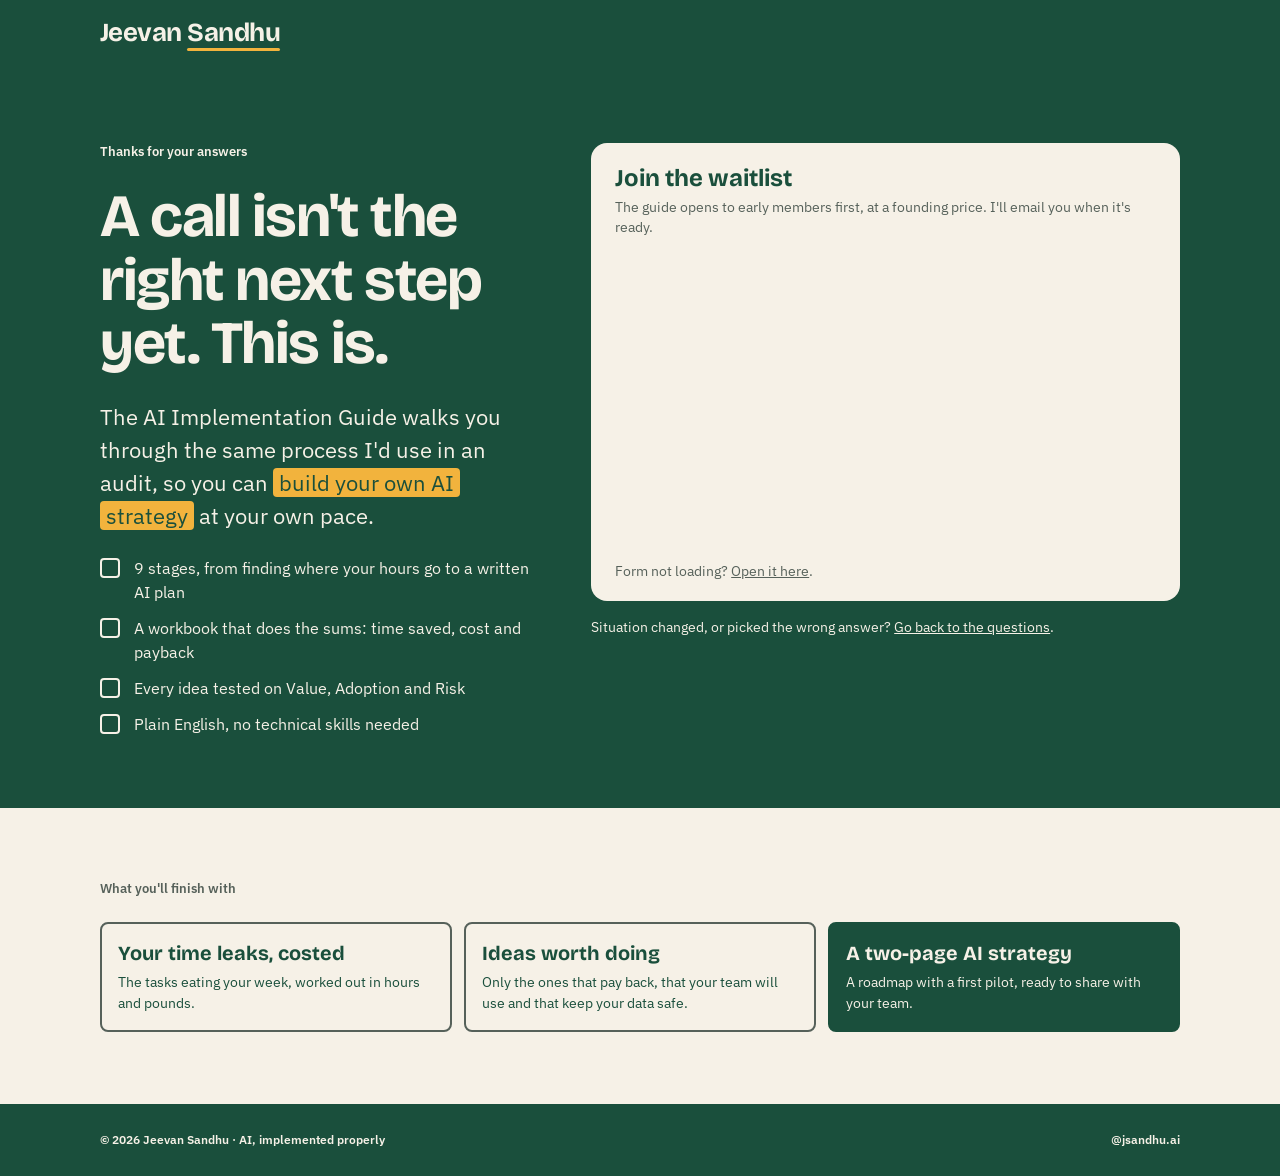
==== products.html @ cd7d0d2d "Add files via upload" ====
<!doctype html>
<html lang="en-GB">
<head>
<meta charset="utf-8">
<meta name="viewport" content="width=device-width, initial-scale=1">
<title>The AI Implementation Guide · Jeevan Sandhu</title>
<meta name="description" content="A step-by-step guide and workbook to build your own AI strategy, without needing to be technical. Join the waitlist for the founding price.">
<meta name="robots" content="noindex">
<link rel="preconnect" href="https://fonts.googleapis.com">
<link rel="preconnect" href="https://fonts.gstatic.com" crossorigin>
<link rel="stylesheet" href="https://fonts.googleapis.com/css2?family=Bricolage+Grotesque:opsz,wght@12..96,600;12..96,700&family=IBM+Plex+Sans:wght@400;600&display=swap">
<!-- JSandhu AI design system -->
<link rel="stylesheet" href="tokens.css">
<link rel="stylesheet" href="components.css">
<link rel="stylesheet" href="site.css">
</head>
<body>

<header class="nav" data-theme="green">
  <div class="wrap"><a class="jsa-wordmark wordmark" href="index.html">Jeevan <span class="jsa-wordmark__accent">Sandhu</span></a></div>
</header>

<main>
  <section class="band jsa-surface" data-theme="green">
    <div class="wrap split">

      <div class="jsa-stack">
        <p class="label jsa-muted" id="greeting">Thanks for your answers</p>
        <h1 class="chapter-title web-hero">A call isn't the right next step yet. This is.</h1>
        <p class="lead">The AI Implementation Guide walks you through the same process I'd use in an audit, so you can <span class="jsa-highlight">build your own AI strategy</span> at your own pace.</p>
        <p class="body" id="industryLine" hidden></p>
        <div class="jsa-checklist">
          <div class="jsa-check list-item"><span class="jsa-check__box"></span><span>9 stages, from finding where your hours go to a written AI plan</span></div>
          <div class="jsa-check list-item"><span class="jsa-check__box"></span><span>A workbook that does the sums: time saved, cost and payback</span></div>
          <div class="jsa-check list-item"><span class="jsa-check__box"></span><span>Every idea tested on Value, Adoption and Risk</span></div>
          <div class="jsa-check list-item"><span class="jsa-check__box"></span><span>Plain English, no technical skills needed</span></div>
        </div>
      </div>

      <div class="jsa-stack" style="gap: 16px">
        <div class="embed-box" data-theme="paper">
          <h2 class="step-heading">Join the waitlist</h2>
          <p class="small jsa-muted" style="margin-top: 4px">The guide opens to early members first, at a founding price. I'll email you when it's ready.</p>
          <iframe id="waitlist" data-tally-src="https://tally.so/embed/GeRp2e?alignLeft=1&amp;hideTitle=1&amp;transparentBackground=1&amp;dynamicHeight=1&amp;source=qualify" loading="lazy" width="100%" height="320" title="AI Implementation Guide waitlist"></iframe>
          <p class="small jsa-muted" style="padding-bottom: 12px">Form not loading? <a id="waitlistLink" href="https://tally.so/r/GeRp2e?source=qualify">Open it here</a>.</p>
        </div>
        <p class="small">Situation changed, or picked the wrong answer? <a href="index.html">Go back to the questions</a>.</p>
      </div>

    </div>
  </section>

  <section class="band jsa-surface">
    <div class="wrap jsa-stack">
      <p class="label jsa-muted">What you'll finish with</p>
      <div class="jsa-grid-3">
        <div class="jsa-card"><h3 class="strip-heading">Your time leaks, costed</h3><p class="card-text">The tasks eating your week, worked out in hours and pounds.</p></div>
        <div class="jsa-card"><h3 class="strip-heading">Ideas worth doing</h3><p class="card-text">Only the ones that pay back, that your team will use and that keep your data safe.</p></div>
        <div class="jsa-card jsa-card--filled"><h3 class="strip-heading">A two-page AI strategy</h3><p class="card-text">A roadmap with a first pilot, ready to share with your team.</p></div>
      </div>
    </div>
  </section>
</main>

<footer class="footer" data-theme="green">
  <div class="wrap jsa-running running">
    <span>© <span id="year">2026</span> Jeevan Sandhu · AI, implemented properly</span>
    <span>@jsandhu.ai</span>
  </div>
</footer>

<script>
  document.getElementById("year").textContent = new Date().getFullYear();
  var q = new URLSearchParams(location.search);
  var first = (q.get("name") || "").slice(0, 40);
  var sector = (q.get("industry") || "").slice(0, 80);
  if (first) document.getElementById("greeting").textContent = "Thanks, " + first;
  if (sector) {
    var line = document.getElementById("industryLine");
    line.textContent = "Built for any business, " + sector + " included. You start from your own week, your own tasks and your own numbers.";
    line.hidden = false;
    // Pass the industry into the waitlist so you can see who's signing up
    var add = "&industry=" + encodeURIComponent(sector);
    var f = document.getElementById("waitlist");
    f.dataset.tallySrc += add;
    document.getElementById("waitlistLink").href += add;
  }

  var d = document, w = "https://tally.so/widgets/embed.js";
  var v = function () {
    if (typeof Tally !== "undefined") { Tally.loadEmbeds(); }
    else { d.querySelectorAll("iframe[data-tally-src]:not([src])").forEach(function (e) { e.src = e.dataset.tallySrc; }); }
  };
  if (typeof Tally !== "undefined") v();
  else if (d.querySelector('script[src="' + w + '"]') == null) {
    var s = d.createElement("script"); s.src = w; s.onload = v; s.onerror = v; d.body.appendChild(s);
  }
</script>
</body>
</html>
---- tokens.css ----
/* JSandhu AI: generated from tokens.json */
:root, [data-theme="paper"] {
  --bottle-green: #1a4f3c;
  --paper: #f6f1e7;
  --marigold: #f2b33d;
  --slate: #56615a;
  --surface: var(--paper);
  --ink: var(--bottle-green);
  --muted: var(--slate);
  --line: var(--slate);
  --line-strong: var(--bottle-green);
  --panel: var(--bottle-green);
  --on-panel: var(--paper);
  --highlight: var(--marigold);
  --on-highlight: var(--bottle-green);
}
[data-theme="green"] {
  --surface: var(--bottle-green);
  --ink: var(--paper);
  --muted: var(--paper);
  --line: var(--paper);
  --line-strong: var(--paper);
  --panel: var(--paper);
  --on-panel: var(--bottle-green);
}
:root {
  --space-2: 2px;
  --space-4: 4px;
  --space-6: 6px;
  --space-8: 8px;
  --space-10: 10px;
  --space-12: 12px;
  --space-14: 14px;
  --space-16: 16px;
  --space-20: 20px;
  --space-24: 24px;
  --space-28: 28px;
  --page-margin-y: 56px;
  --page-margin-x: 72px;
  --radius-sm: 4px;
  --radius-md: 8px;
  --radius-lg: 16px;
  --radius-full: 999px;
  --radius-circle: 50%;
  --rule-hairline: 1px;
  --rule: 2px;
  --frame: 6px;
  --page-width: 794px;
  --page-height: 1123px;
  --checkbox: 20px;
  --font-display: "Bricolage Grotesque", system-ui, sans-serif;
  --font-sans: "IBM Plex Sans", system-ui, sans-serif;
}
.numeral { font-family: var(--font-display); font-size: 200px; line-height: 180px; font-weight: 700; letter-spacing: -6px; }
.cover-title { font-family: var(--font-display); font-size: 84px; line-height: 86px; font-weight: 700; letter-spacing: -2px; }
.chapter-title { font-family: var(--font-display); font-size: 68px; line-height: 72px; font-weight: 700; letter-spacing: -1.6px; }
.page-title { font-family: var(--font-display); font-size: 56px; line-height: 60px; font-weight: 700; letter-spacing: -1.2px; }
.wordmark { font-family: var(--font-display); font-size: 40px; line-height: 40px; font-weight: 700; letter-spacing: -0.8px; }
.heading { font-family: var(--font-display); font-size: 32px; line-height: 38px; font-weight: 700; letter-spacing: -0.5px; }
.section-heading { font-family: var(--font-display); font-size: 30px; line-height: 36px; font-weight: 700; letter-spacing: -0.4px; }
.figure { font-family: var(--font-display); font-size: 26px; line-height: 30px; font-weight: 700; }
.step-heading { font-family: var(--font-display); font-size: 24px; line-height: 30px; font-weight: 700; }
.strip-heading { font-family: var(--font-display); font-size: 20px; line-height: 26px; font-weight: 700; }
.lead { font-family: var(--font-sans); font-size: 22px; line-height: 33px; font-weight: 400; }
.body-large { font-family: var(--font-sans); font-size: 18px; line-height: 28px; font-weight: 400; }
.body { font-family: var(--font-sans); font-size: 16px; line-height: 25px; font-weight: 400; }
.list-item { font-family: var(--font-sans); font-size: 16px; line-height: 24px; font-weight: 400; }
.body-strong { font-family: var(--font-sans); font-size: 16px; line-height: 22px; font-weight: 600; }
.body-small { font-family: var(--font-sans); font-size: 15px; line-height: 23px; font-weight: 400; }
.small { font-family: var(--font-sans); font-size: 14px; line-height: 20px; font-weight: 400; }
.card-text { font-family: var(--font-sans); font-size: 14px; line-height: 21px; font-weight: 400; }
.small-strong { font-family: var(--font-sans); font-size: 14px; line-height: 20px; font-weight: 600; }
.label { font-family: var(--font-sans); font-size: 13px; line-height: 18px; font-weight: 600; }
.caption { font-family: var(--font-sans); font-size: 13px; line-height: 18px; font-weight: 400; }
.running { font-family: var(--font-sans); font-size: 12px; line-height: 16px; font-weight: 600; }
---- components.css ----
/* JSandhu AI: component styles. Load after tokens.css.
   Type comes from the type-style classes in tokens.css (.heading, .body, .label ...).
   These jsa- classes handle layout, colour and lines. Add data-theme="green" to any
   element to switch it, and everything inside it, to a green page. */

@import url("https://fonts.googleapis.com/css2?family=Bricolage+Grotesque:opsz,wght@12..96,600;12..96,700&family=IBM+Plex+Sans:wght@400;600&display=swap");

/* Grounds */
.jsa-surface { background: var(--surface); color: var(--ink); }
.jsa-muted { color: var(--muted); }

/* The A4 page */
.jsa-page {
  box-sizing: border-box;
  width: var(--page-width);
  height: var(--page-height);
  padding: var(--page-margin-y) var(--page-margin-x);
  background: var(--surface);
  color: var(--ink);
  font-family: var(--font-sans);
  display: flex;
  flex-direction: column;
  justify-content: space-between;
}
.jsa-stack { display: flex; flex-direction: column; gap: var(--space-24); }
:where(.jsa-page, .jsa-surface, .jsa-panel, .jsa-card, .jsa-step, .jsa-next, .jsa-stack) :where(h1, h2, h3, h4, p) { margin: 0; }

/* Running header and footer */
.jsa-running { display: flex; justify-content: space-between; gap: var(--space-16); color: var(--muted); }

/* The one marigold moment */
.jsa-highlight {
  background: var(--highlight);
  color: var(--on-highlight);
  border-radius: var(--radius-sm);
  padding: 0 var(--space-6);
  -webkit-box-decoration-break: clone;
  box-decoration-break: clone;
}

/* Wordmark: set the size with font-size; the stroke and gap scale with it */
.jsa-wordmark { font-family: var(--font-display); font-weight: 700; color: var(--ink); white-space: nowrap; }
.jsa-wordmark__accent { position: relative; display: inline-block; padding-bottom: 0.2em; }
.jsa-wordmark__accent::after {
  content: "";
  position: absolute;
  left: 0;
  right: 0;
  bottom: 0;
  height: 0.125em;
  background: var(--highlight);
  border-radius: var(--radius-full);
}

/* Steps */
.jsa-step { display: flex; flex-direction: column; gap: var(--space-8); }
.jsa-divider { height: var(--rule); background: var(--line-strong); border: 0; margin: 0; }

/* Cards */
.jsa-card {
  box-sizing: border-box;
  border: var(--rule) solid var(--line);
  border-radius: var(--radius-md);
  padding: var(--space-16);
  display: flex;
  flex-direction: column;
  gap: var(--space-6);
}
.jsa-card--strong { border-color: var(--line-strong); }
.jsa-card--target { border-style: dashed; border-color: var(--line-strong); }
.jsa-card--roomy { padding: var(--space-20); }
.jsa-card--filled {
  background: var(--panel);
  border-color: var(--panel);
  color: var(--on-panel);
  --ink: var(--on-panel);
  --muted: var(--on-panel);
}
.jsa-grid-2 { display: grid; grid-template-columns: repeat(2, minmax(0, 1fr)); gap: var(--space-12); }
.jsa-grid-3 { display: grid; grid-template-columns: repeat(3, minmax(0, 1fr)); gap: var(--space-12); }

/* Panel: the inverse block, e.g. In your workbook */
.jsa-panel {
  background: var(--panel);
  color: var(--on-panel);
  --ink: var(--on-panel);
  --muted: var(--on-panel);
  --line: var(--on-panel);
  --line-strong: var(--on-panel);
  border-radius: var(--radius-lg);
  padding: var(--space-24);
  display: flex;
  flex-direction: column;
  gap: var(--space-10);
}

/* Table: set the columns with --jsa-cols on .jsa-table */
.jsa-table { display: flex; flex-direction: column; }
.jsa-table__row {
  display: grid;
  grid-template-columns: var(--jsa-cols, repeat(3, minmax(0, 1fr)));
  border-bottom: var(--rule-hairline) solid var(--line);
}
.jsa-table__row > * { padding: 11px var(--space-12); }
.jsa-table__head {
  background: var(--panel);
  color: var(--on-panel);
  border-bottom: 0;
  border-radius: var(--radius-md) var(--radius-md) 0 0;
}
.jsa-table__head > * { padding: var(--space-10) var(--space-12); }
.jsa-table__key { font-weight: 600; }
.jsa-table__note { color: var(--muted); }

/* Checklist */
.jsa-checklist { display: flex; flex-direction: column; gap: var(--space-12); }
.jsa-check { display: flex; gap: var(--space-14); align-items: flex-start; }
.jsa-check__box {
  width: var(--checkbox);
  height: var(--checkbox);
  flex-shrink: 0;
  box-sizing: border-box;
  border: var(--rule) solid var(--line-strong);
  border-radius: var(--radius-sm);
  margin-top: 2px;
}

/* Next strip at the foot of a checkpoint */
.jsa-next {
  border-top: var(--rule) solid var(--line-strong);
  padding-top: var(--space-16);
  display: flex;
  justify-content: space-between;
  align-items: baseline;
  gap: var(--space-24);
}
.jsa-next__note { color: var(--muted); text-align: right; max-width: 280px; }

/* Pills: the three checks */
.jsa-pills { display: flex; flex-wrap: wrap; gap: var(--space-12); }
.jsa-pill { border: var(--rule) solid var(--line-strong); border-radius: var(--radius-full); padding: var(--space-6) var(--space-16); }

/* Flow: cards joined by arrows */
.jsa-flow { display: flex; align-items: stretch; gap: var(--space-8); }
.jsa-flow > .jsa-card { flex: 1 1 0; }
.jsa-flow__arrow { display: flex; align-items: center; font-weight: 600; }

/* Photo frame: real photos only */
.jsa-photo { box-sizing: border-box; border: var(--frame) solid var(--paper); border-radius: var(--radius-lg); object-fit: cover; }
---- site.css ----
/* Website layer for the JSandhu AI design system.
   Load order: fonts, tokens.css, components.css, then this file.
   Only what the design system doesn't cover: page sections, web type sizes, the button and the form. */

* { box-sizing: border-box; }
body { margin: 0; background: var(--paper); color: var(--bottle-green); font-family: var(--font-sans); -webkit-font-smoothing: antialiased; }
img { max-width: 100%; display: block; }
a { color: inherit; }

/* Sections: a green or paper band using the design system's surface */
.band { padding: 72px 24px; }
.wrap { max-width: 1080px; margin: 0 auto; }
.split { display: grid; grid-template-columns: minmax(0, 0.85fr) minmax(0, 1.15fr); gap: 56px; align-items: start; }

/* Web sizes for the display styles (same face, weight and tracking, scaled for screens) */
.web-hero.chapter-title { font-size: clamp(38px, 5.4vw, 60px); line-height: 1.06; letter-spacing: -0.024em; text-wrap: balance; }
.nav .jsa-wordmark { font-size: 26px; line-height: 1; letter-spacing: -0.02em; text-decoration: none; }
.nav, .footer { background: var(--bottle-green); color: var(--paper); padding: 20px 24px; }
.footer { padding: 28px 24px; }

/* Button: a filled panel block, radius-md, 2px rule */
.site-btn { display: inline-flex; align-items: center; justify-content: center; min-height: 52px; padding: 14px 26px; border-radius: var(--radius-md); border: var(--rule) solid var(--panel); background: var(--panel); color: var(--on-panel); font-family: var(--font-sans); font-weight: 600; font-size: 17px; line-height: 1.2; text-decoration: none; cursor: pointer; }
.site-btn:hover { filter: brightness(1.1); }
.site-btn:focus-visible, .site-input:focus-visible, .site-choice input:focus-visible + span { outline: 3px solid var(--highlight); outline-offset: 3px; }

/* Form card: a paper panel on the green band */
.form-card { background: var(--surface); color: var(--ink); border-radius: var(--radius-lg); padding: 32px; display: flex; flex-direction: column; gap: var(--space-24); }
.field { display: flex; flex-direction: column; gap: var(--space-8); border: 0; padding: 0; margin: 0; min-width: 0; }
.field legend { padding: 0; margin-bottom: var(--space-4); }
.row-2 { display: grid; grid-template-columns: repeat(2, minmax(0, 1fr)); gap: var(--space-16); }
.site-input { font: inherit; font-family: var(--font-sans); font-size: 16px; color: var(--ink); background: #fff; border: var(--rule) solid var(--line); border-radius: var(--radius-md); padding: 12px 14px; width: 100%; min-height: 48px; }
textarea.site-input { min-height: 88px; resize: vertical; }
select.site-input { appearance: none; -webkit-appearance: none; padding-right: 44px; cursor: pointer;
  background-image: linear-gradient(45deg, transparent 50%, var(--bottle-green) 50%), linear-gradient(135deg, var(--bottle-green) 50%, transparent 50%);
  background-position: calc(100% - 22px) 21px, calc(100% - 16px) 21px; background-size: 6px 6px; background-repeat: no-repeat; }
.choices { display: flex; flex-direction: column; gap: var(--space-8); }
.site-choice { position: relative; display: block; cursor: pointer; }
.site-choice input { position: absolute; opacity: 0; width: 1px; height: 1px; }
.site-choice span { display: flex; align-items: center; gap: var(--space-12); min-height: 48px; padding: 10px 14px; border: var(--rule) solid var(--line); border-radius: var(--radius-md); background: #fff; }
.site-choice span::before { content: ""; flex-shrink: 0; width: 18px; height: 18px; border-radius: 50%; border: var(--rule) solid var(--line-strong); background: #fff; }
.site-choice input:checked + span { border-color: var(--line-strong); }
.site-choice input:checked + span::before { background: var(--line-strong); box-shadow: inset 0 0 0 3px #fff; }
.form-error { color: #8a1f11; display: none; }
.form-error.show { display: block; }
[hidden] { display: none !important; }

.photo-chip { display: flex; gap: var(--space-16); align-items: center; }
.photo-chip img { width: 72px; height: 72px; object-fit: cover; object-position: 50% 30%; border-radius: var(--radius-full); border: 3px solid var(--paper); }

.embed-box { background: var(--surface); color: var(--ink); border-radius: var(--radius-lg); padding: 20px 24px 8px; }
.embed-box iframe { width: 100%; border: 0; min-height: 320px; }

@media (max-width: 860px) {
  .band { padding: 56px 20px; }
  .split, .row-2, .jsa-grid-3 { grid-template-columns: 1fr; gap: 28px; }
  .form-card { padding: 22px; }
}
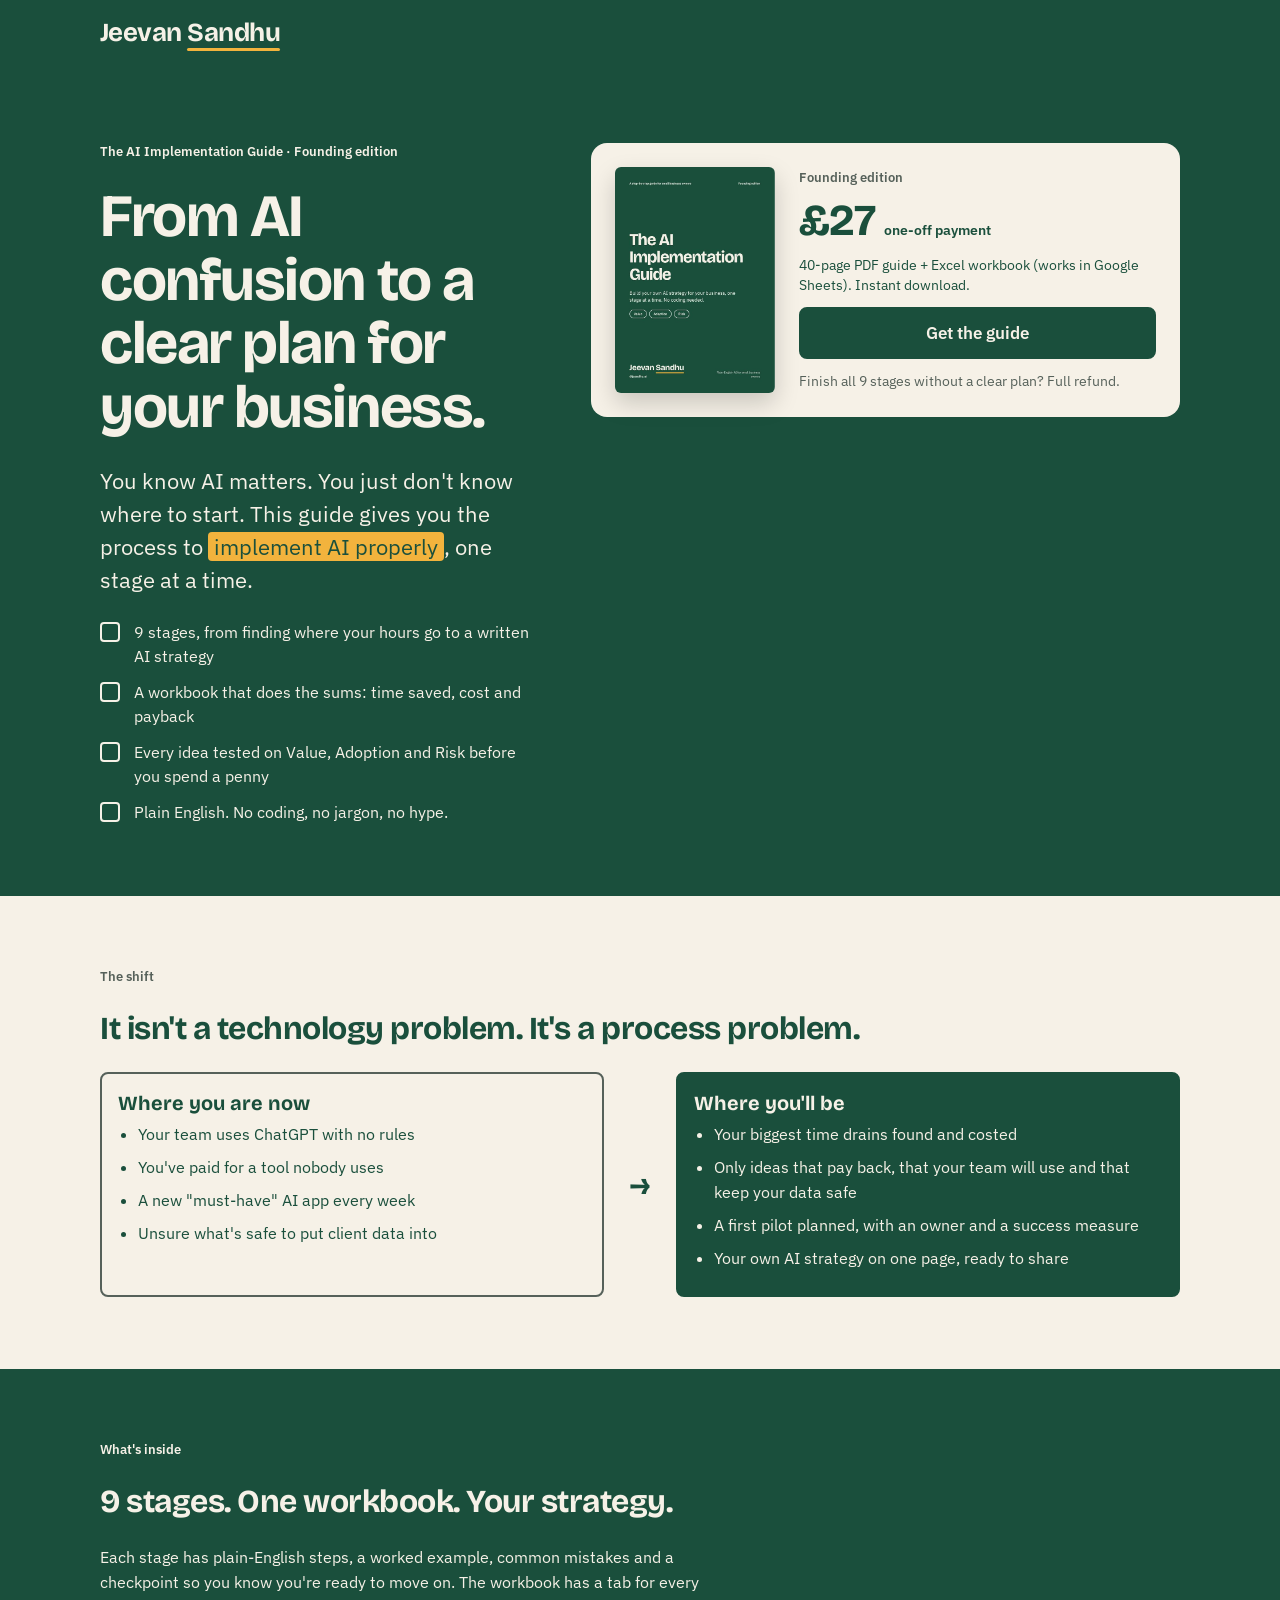
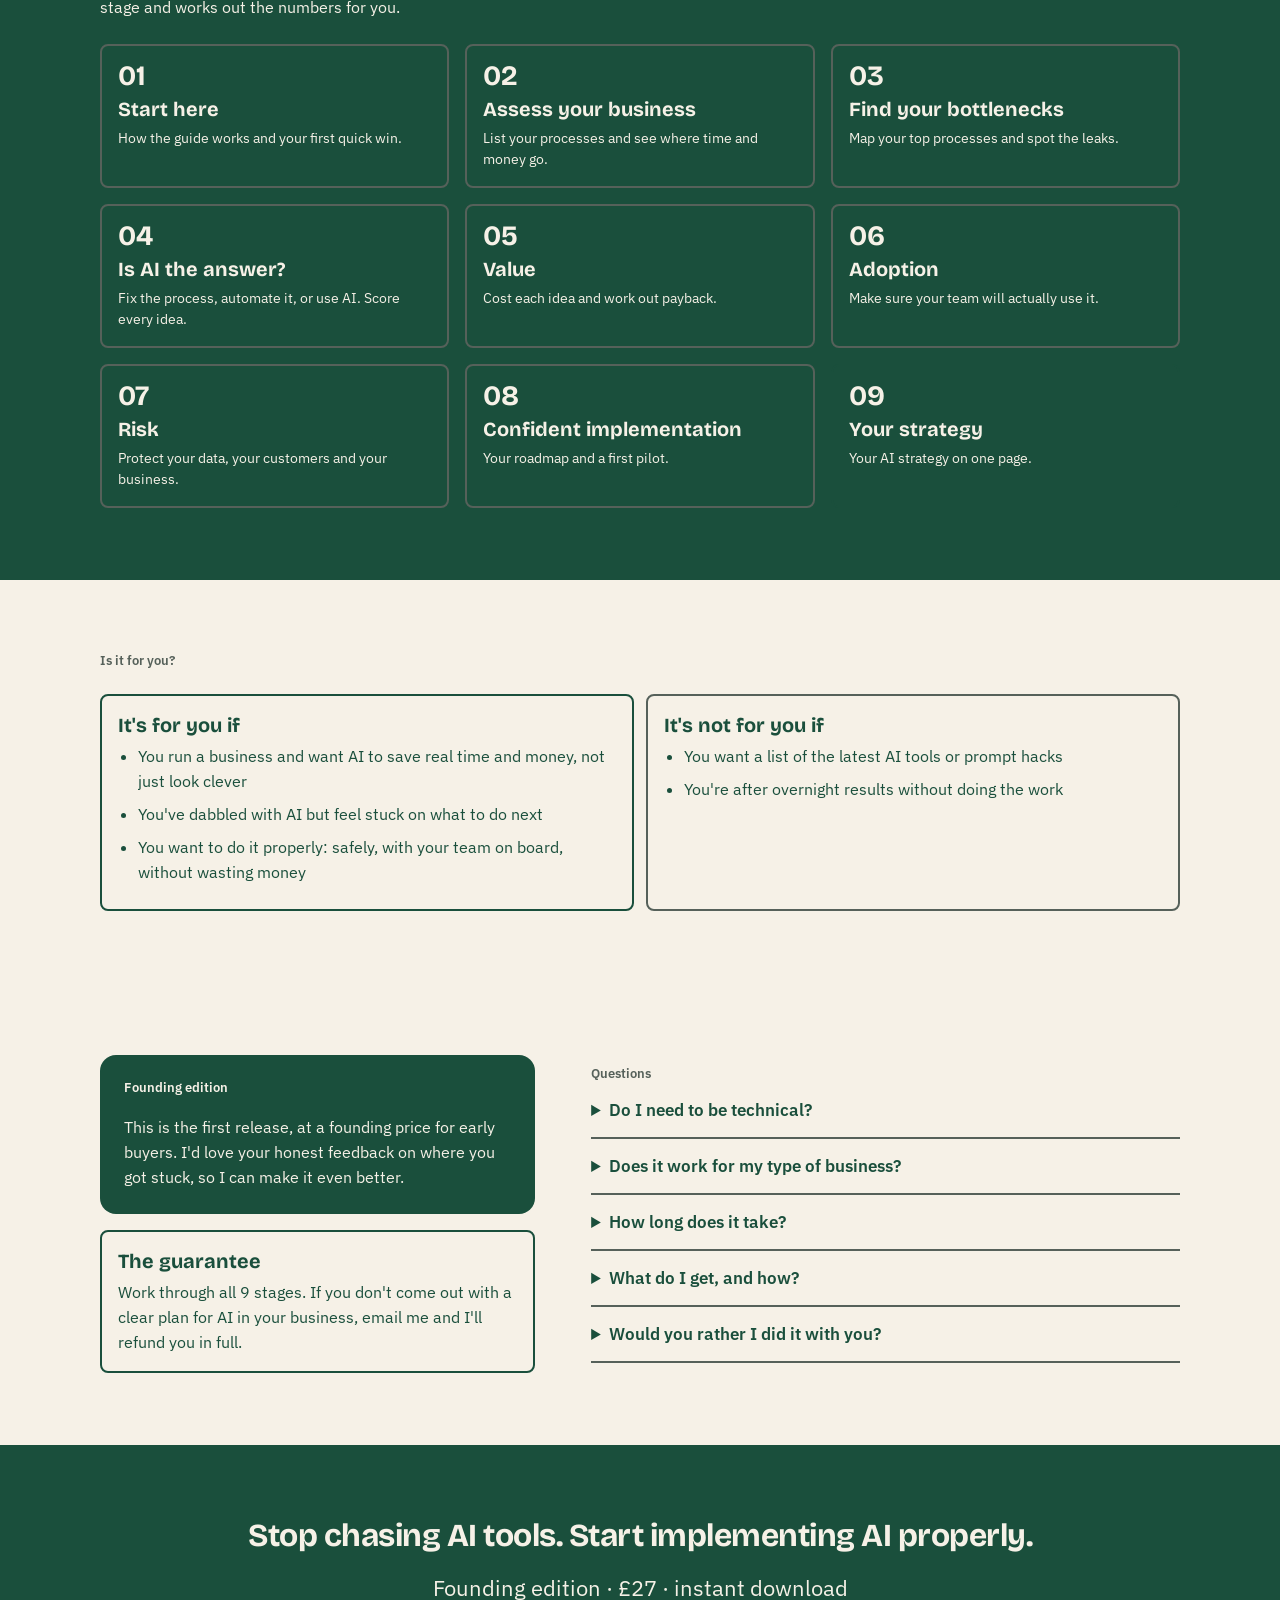
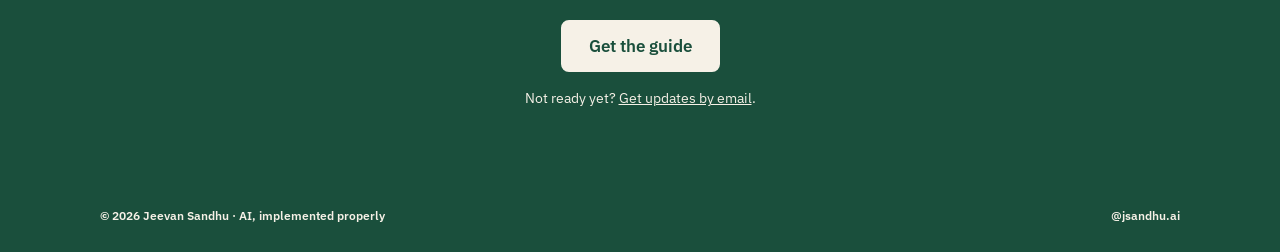
==== commit ded2f13d: "Turn products page into guide sales page with Payhip checkout Co-Authored-By: Claude Opus 5.5 <norep" ====
--- a/products.html
+++ b/products.html
@@ -3,9 +3,11 @@
 <head>
 <meta charset="utf-8">
 <meta name="viewport" content="width=device-width, initial-scale=1">
-<title>The AI Implementation Guide · Jeevan Sandhu</title>
-<meta name="description" content="A step-by-step guide and workbook to build your own AI strategy, without needing to be technical. Join the waitlist for the founding price.">
-<meta name="robots" content="noindex">
+<title>The AI Implementation Guide · From AI confusion to a clear plan · Jeevan Sandhu</title>
+<meta name="description" content="A 9-stage guide and workbook that takes business owners from not knowing where to start with AI to their own clear, tested AI strategy. No coding needed. Founding edition, £27.">
+<meta property="og:title" content="The AI Implementation Guide: From AI Confusion to a Clear Plan for Your Business">
+<meta property="og:description" content="9 stages, one workbook, your own AI strategy. No coding, no jargon, no hype.">
+<meta property="og:image" content="https://www.clearstageconsulting.com/guide-cover.jpg">
 <link rel="preconnect" href="https://fonts.googleapis.com">
 <link rel="preconnect" href="https://fonts.gstatic.com" crossorigin>
 <link rel="stylesheet" href="https://fonts.googleapis.com/css2?family=Bricolage+Grotesque:opsz,wght@12..96,600;12..96,700&family=IBM+Plex+Sans:wght@400;600&display=swap">
@@ -13,6 +15,31 @@
 <link rel="stylesheet" href="tokens.css">
 <link rel="stylesheet" href="components.css">
 <link rel="stylesheet" href="site.css">
+<style>
+  .buy-card { background: var(--surface); color: var(--ink); border-radius: var(--radius-lg); padding: 24px; display: grid; grid-template-columns: 160px minmax(0, 1fr); gap: 24px; align-items: center; }
+  .buy-card img { width: 100%; height: auto; border-radius: 6px; box-shadow: 0 10px 24px rgba(0,0,0,.18); display: block; }
+  .price { font-family: var(--font-display); font-weight: 700; font-size: 44px; line-height: 1; letter-spacing: -0.02em; }
+  .price small { font-family: var(--font-sans); font-weight: 600; font-size: 14px; letter-spacing: 0; margin-left: 8px; }
+  .buy-card .site-btn { width: 100%; }
+  .fromto { display: grid; grid-template-columns: minmax(0, 1fr) 40px minmax(0, 1fr); gap: 16px; align-items: stretch; }
+  .fromto .arrow { display: flex; align-items: center; justify-content: center; font-family: var(--font-display); font-weight: 700; font-size: 32px; }
+  .fromto ul, .fit ul { margin: 0; padding-left: 20px; }
+  .fromto li, .fit li { margin-bottom: 8px; }
+  .stages { display: grid; grid-template-columns: repeat(3, minmax(0, 1fr)); gap: 16px; }
+  .stage-num { font-family: var(--font-display); font-weight: 700; font-size: 28px; line-height: 1; }
+  .faq details { border-bottom: var(--rule) solid var(--line); padding: 16px 0; }
+  .faq summary { cursor: pointer; font-weight: 600; font-size: 17px; }
+  .faq p { margin: 10px 0 0; }
+  .center { text-align: center; align-items: center; }
+  @media (max-width: 760px) {
+    .buy-card { grid-template-columns: 1fr; }
+    .buy-card img { max-width: 200px; margin: 0 auto; }
+    .fromto { grid-template-columns: 1fr; }
+    .fromto .arrow { transform: rotate(90deg); }
+    .stages { grid-template-columns: 1fr 1fr; }
+    .fit.jsa-grid-2 { grid-template-columns: 1fr; }
+  }
+</style>
 </head>
 <body>
 
@@ -21,43 +48,144 @@
 </header>
 
 <main>
+  <!-- HERO -->
   <section class="band jsa-surface" data-theme="green">
     <div class="wrap split">
 
       <div class="jsa-stack">
-        <p class="label jsa-muted" id="greeting">Thanks for your answers</p>
-        <h1 class="chapter-title web-hero">A call isn't the right next step yet. This is.</h1>
-        <p class="lead">The AI Implementation Guide walks you through the same process I'd use in an audit, so you can <span class="jsa-highlight">build your own AI strategy</span> at your own pace.</p>
+        <p class="label jsa-muted" id="greeting">The AI Implementation Guide · Founding edition</p>
+        <h1 class="chapter-title web-hero">From AI confusion to a clear plan for your business.</h1>
+        <p class="lead">You know AI matters. You just don't know where to start. This guide gives you the process to <span class="jsa-highlight">implement AI properly</span>, one stage at a time.</p>
         <p class="body" id="industryLine" hidden></p>
         <div class="jsa-checklist">
-          <div class="jsa-check list-item"><span class="jsa-check__box"></span><span>9 stages, from finding where your hours go to a written AI plan</span></div>
+          <div class="jsa-check list-item"><span class="jsa-check__box"></span><span>9 stages, from finding where your hours go to a written AI strategy</span></div>
           <div class="jsa-check list-item"><span class="jsa-check__box"></span><span>A workbook that does the sums: time saved, cost and payback</span></div>
-          <div class="jsa-check list-item"><span class="jsa-check__box"></span><span>Every idea tested on Value, Adoption and Risk</span></div>
-          <div class="jsa-check list-item"><span class="jsa-check__box"></span><span>Plain English, no technical skills needed</span></div>
+          <div class="jsa-check list-item"><span class="jsa-check__box"></span><span>Every idea tested on Value, Adoption and Risk before you spend a penny</span></div>
+          <div class="jsa-check list-item"><span class="jsa-check__box"></span><span>Plain English. No coding, no jargon, no hype.</span></div>
         </div>
       </div>
 
       <div class="jsa-stack" style="gap: 16px">
-        <div class="embed-box" data-theme="paper">
-          <h2 class="step-heading">Join the waitlist</h2>
-          <p class="small jsa-muted" style="margin-top: 4px">The guide opens to early members first, at a founding price. I'll email you when it's ready.</p>
-          <iframe id="waitlist" data-tally-src="https://tally.so/embed/GeRp2e?alignLeft=1&amp;hideTitle=1&amp;transparentBackground=1&amp;dynamicHeight=1&amp;source=qualify" loading="lazy" width="100%" height="320" title="AI Implementation Guide waitlist"></iframe>
-          <p class="small jsa-muted" style="padding-bottom: 12px">Form not loading? <a id="waitlistLink" href="https://tally.so/r/GeRp2e?source=qualify">Open it here</a>.</p>
-        </div>
-        <p class="small">Situation changed, or picked the wrong answer? <a href="index.html">Go back to the questions</a>.</p>
-      </div>
-
-    </div>
-  </section>
-
+        <div class="buy-card" data-theme="paper">
+          <img src="guide-cover.jpg" alt="Cover of The AI Implementation Guide" width="560" height="791">
+          <div class="jsa-stack" style="gap: 12px">
+            <p class="label jsa-muted">Founding edition</p>
+            <p class="price">£27<small>one-off payment</small></p>
+            <p class="small">40-page PDF guide + Excel workbook (works in Google Sheets). Instant download.</p>
+            <a class="site-btn buy" href="https://payhip.com/b/LvHWw">Get the guide</a>
+            <p class="small jsa-muted">Finish all 9 stages without a clear plan? Full refund.</p>
+          </div>
+        </div>
+        <p class="small" id="backLink" hidden>Situation changed, or picked the wrong answer? <a href="index.html">Go back to the questions</a>.</p>
+      </div>
+
+    </div>
+  </section>
+
+  <!-- FROM / TO -->
   <section class="band jsa-surface">
-    <div class="wrap jsa-stack">
-      <p class="label jsa-muted">What you'll finish with</p>
-      <div class="jsa-grid-3">
-        <div class="jsa-card"><h3 class="strip-heading">Your time leaks, costed</h3><p class="card-text">The tasks eating your week, worked out in hours and pounds.</p></div>
-        <div class="jsa-card"><h3 class="strip-heading">Ideas worth doing</h3><p class="card-text">Only the ones that pay back, that your team will use and that keep your data safe.</p></div>
-        <div class="jsa-card jsa-card--filled"><h3 class="strip-heading">A two-page AI strategy</h3><p class="card-text">A roadmap with a first pilot, ready to share with your team.</p></div>
-      </div>
+    <div class="wrap jsa-stack" style="gap: 24px">
+      <p class="label jsa-muted">The shift</p>
+      <h2 class="heading">It isn't a technology problem. It's a process problem.</h2>
+      <div class="fromto">
+        <div class="jsa-card">
+          <h3 class="strip-heading">Where you are now</h3>
+          <ul class="body">
+            <li>Your team uses ChatGPT with no rules</li>
+            <li>You've paid for a tool nobody uses</li>
+            <li>A new "must-have" AI app every week</li>
+            <li>Unsure what's safe to put client data into</li>
+          </ul>
+        </div>
+        <div class="arrow" aria-hidden="true">→</div>
+        <div class="jsa-card jsa-card--filled">
+          <h3 class="strip-heading">Where you'll be</h3>
+          <ul class="body">
+            <li>Your biggest time drains found and costed</li>
+            <li>Only ideas that pay back, that your team will use and that keep your data safe</li>
+            <li>A first pilot planned, with an owner and a success measure</li>
+            <li>Your own AI strategy on one page, ready to share</li>
+          </ul>
+        </div>
+      </div>
+    </div>
+  </section>
+
+  <!-- 9 STAGES -->
+  <section class="band jsa-surface" data-theme="green">
+    <div class="wrap jsa-stack" style="gap: 24px">
+      <p class="label jsa-muted">What's inside</p>
+      <h2 class="heading">9 stages. One workbook. Your strategy.</h2>
+      <p class="body" style="max-width: 640px">Each stage has plain-English steps, a worked example, common mistakes and a checkpoint so you know you're ready to move on. The workbook has a tab for every stage and works out the numbers for you.</p>
+      <div class="stages" data-theme="paper">
+        <div class="jsa-card"><p class="stage-num">01</p><h3 class="strip-heading">Start here</h3><p class="card-text">How the guide works and your first quick win.</p></div>
+        <div class="jsa-card"><p class="stage-num">02</p><h3 class="strip-heading">Assess your business</h3><p class="card-text">List your processes and see where time and money go.</p></div>
+        <div class="jsa-card"><p class="stage-num">03</p><h3 class="strip-heading">Find your bottlenecks</h3><p class="card-text">Map your top processes and spot the leaks.</p></div>
+        <div class="jsa-card"><p class="stage-num">04</p><h3 class="strip-heading">Is AI the answer?</h3><p class="card-text">Fix the process, automate it, or use AI. Score every idea.</p></div>
+        <div class="jsa-card"><p class="stage-num">05</p><h3 class="strip-heading">Value</h3><p class="card-text">Cost each idea and work out payback.</p></div>
+        <div class="jsa-card"><p class="stage-num">06</p><h3 class="strip-heading">Adoption</h3><p class="card-text">Make sure your team will actually use it.</p></div>
+        <div class="jsa-card"><p class="stage-num">07</p><h3 class="strip-heading">Risk</h3><p class="card-text">Protect your data, your customers and your business.</p></div>
+        <div class="jsa-card"><p class="stage-num">08</p><h3 class="strip-heading">Confident implementation</h3><p class="card-text">Your roadmap and a first pilot.</p></div>
+        <div class="jsa-card jsa-card--filled"><p class="stage-num">09</p><h3 class="strip-heading">Your strategy</h3><p class="card-text">Your AI strategy on one page.</p></div>
+      </div>
+    </div>
+  </section>
+
+  <!-- FIT -->
+  <section class="band jsa-surface">
+    <div class="wrap jsa-stack" style="gap: 24px">
+      <p class="label jsa-muted">Is it for you?</p>
+      <div class="jsa-grid-2 fit">
+        <div class="jsa-card jsa-card--strong">
+          <h3 class="strip-heading">It's for you if</h3>
+          <ul class="body">
+            <li>You run a business and want AI to save real time and money, not just look clever</li>
+            <li>You've dabbled with AI but feel stuck on what to do next</li>
+            <li>You want to do it properly: safely, with your team on board, without wasting money</li>
+          </ul>
+        </div>
+        <div class="jsa-card">
+          <h3 class="strip-heading">It's not for you if</h3>
+          <ul class="body">
+            <li>You want a list of the latest AI tools or prompt hacks</li>
+            <li>You're after overnight results without doing the work</li>
+          </ul>
+        </div>
+      </div>
+    </div>
+  </section>
+
+  <!-- FOUNDING + GUARANTEE + FAQ -->
+  <section class="band jsa-surface">
+    <div class="wrap split">
+      <div class="jsa-stack" style="gap: 16px">
+        <div class="jsa-panel" style="border-radius: var(--radius-lg); padding: 24px">
+          <p class="label">Founding edition</p>
+          <p class="body" style="margin-top: 8px">This is the first release, at a founding price for early buyers. I'd love your honest feedback on where you got stuck, so I can make it even better.</p>
+        </div>
+        <div class="jsa-card jsa-card--strong">
+          <h3 class="strip-heading">The guarantee</h3>
+          <p class="body">Work through all 9 stages. If you don't come out with a clear plan for AI in your business, email me and I'll refund you in full.</p>
+        </div>
+      </div>
+      <div class="faq">
+        <p class="label jsa-muted">Questions</p>
+        <details><summary>Do I need to be technical?</summary><p class="body">No. It's written in plain English for business owners. If you can use a spreadsheet, you can use the workbook.</p></details>
+        <details><summary>Does it work for my type of business?</summary><p class="body">Yes. You start from your own week, your own tasks and your own numbers, so it fits any business. The worked examples use a small service business.</p></details>
+        <details><summary>How long does it take?</summary><p class="body">It's self-paced. Each stage is a few pages with a checkpoint at the end, so you can do a stage at a time around your week.</p></details>
+        <details><summary>What do I get, and how?</summary><p class="body">A 40-page PDF guide and an Excel workbook (it also opens in Google Sheets). You get the download link straight after you pay.</p></details>
+        <details><summary>Would you rather I did it with you?</summary><p class="body">If you're ready to invest and want hands-on help, <a href="index.html">take the AI Readiness assessment</a> to see if a discovery call is the right fit.</p></details>
+      </div>
+    </div>
+  </section>
+
+  <!-- FINAL CTA -->
+  <section class="band jsa-surface" data-theme="green">
+    <div class="wrap jsa-stack center" style="gap: 16px">
+      <h2 class="heading">Stop chasing AI tools. Start implementing AI properly.</h2>
+      <p class="lead">Founding edition · £27 · instant download</p>
+      <div><a class="site-btn buy" href="https://payhip.com/b/LvHWw">Get the guide</a></div>
+      <p class="small jsa-muted">Not ready yet? <a href="https://tally.so/r/GeRp2e?source=products">Get updates by email</a>.</p>
     </div>
   </section>
 </main>
@@ -74,26 +202,13 @@
   var q = new URLSearchParams(location.search);
   var first = (q.get("name") || "").slice(0, 40);
   var sector = (q.get("industry") || "").slice(0, 80);
-  if (first) document.getElementById("greeting").textContent = "Thanks, " + first;
+  // Visitors sent here by the assessment get a personal greeting and a way back
+  if (first) document.getElementById("greeting").textContent = "Thanks, " + first + ". Here's your next step.";
+  if (first || sector) document.getElementById("backLink").hidden = false;
   if (sector) {
     var line = document.getElementById("industryLine");
     line.textContent = "Built for any business, " + sector + " included. You start from your own week, your own tasks and your own numbers.";
     line.hidden = false;
-    // Pass the industry into the waitlist so you can see who's signing up
-    var add = "&industry=" + encodeURIComponent(sector);
-    var f = document.getElementById("waitlist");
-    f.dataset.tallySrc += add;
-    document.getElementById("waitlistLink").href += add;
-  }
-
-  var d = document, w = "https://tally.so/widgets/embed.js";
-  var v = function () {
-    if (typeof Tally !== "undefined") { Tally.loadEmbeds(); }
-    else { d.querySelectorAll("iframe[data-tally-src]:not([src])").forEach(function (e) { e.src = e.dataset.tallySrc; }); }
-  };
-  if (typeof Tally !== "undefined") v();
-  else if (d.querySelector('script[src="' + w + '"]') == null) {
-    var s = d.createElement("script"); s.src = w; s.onload = v; s.onerror = v; d.body.appendChild(s);
   }
 </script>
 </body>
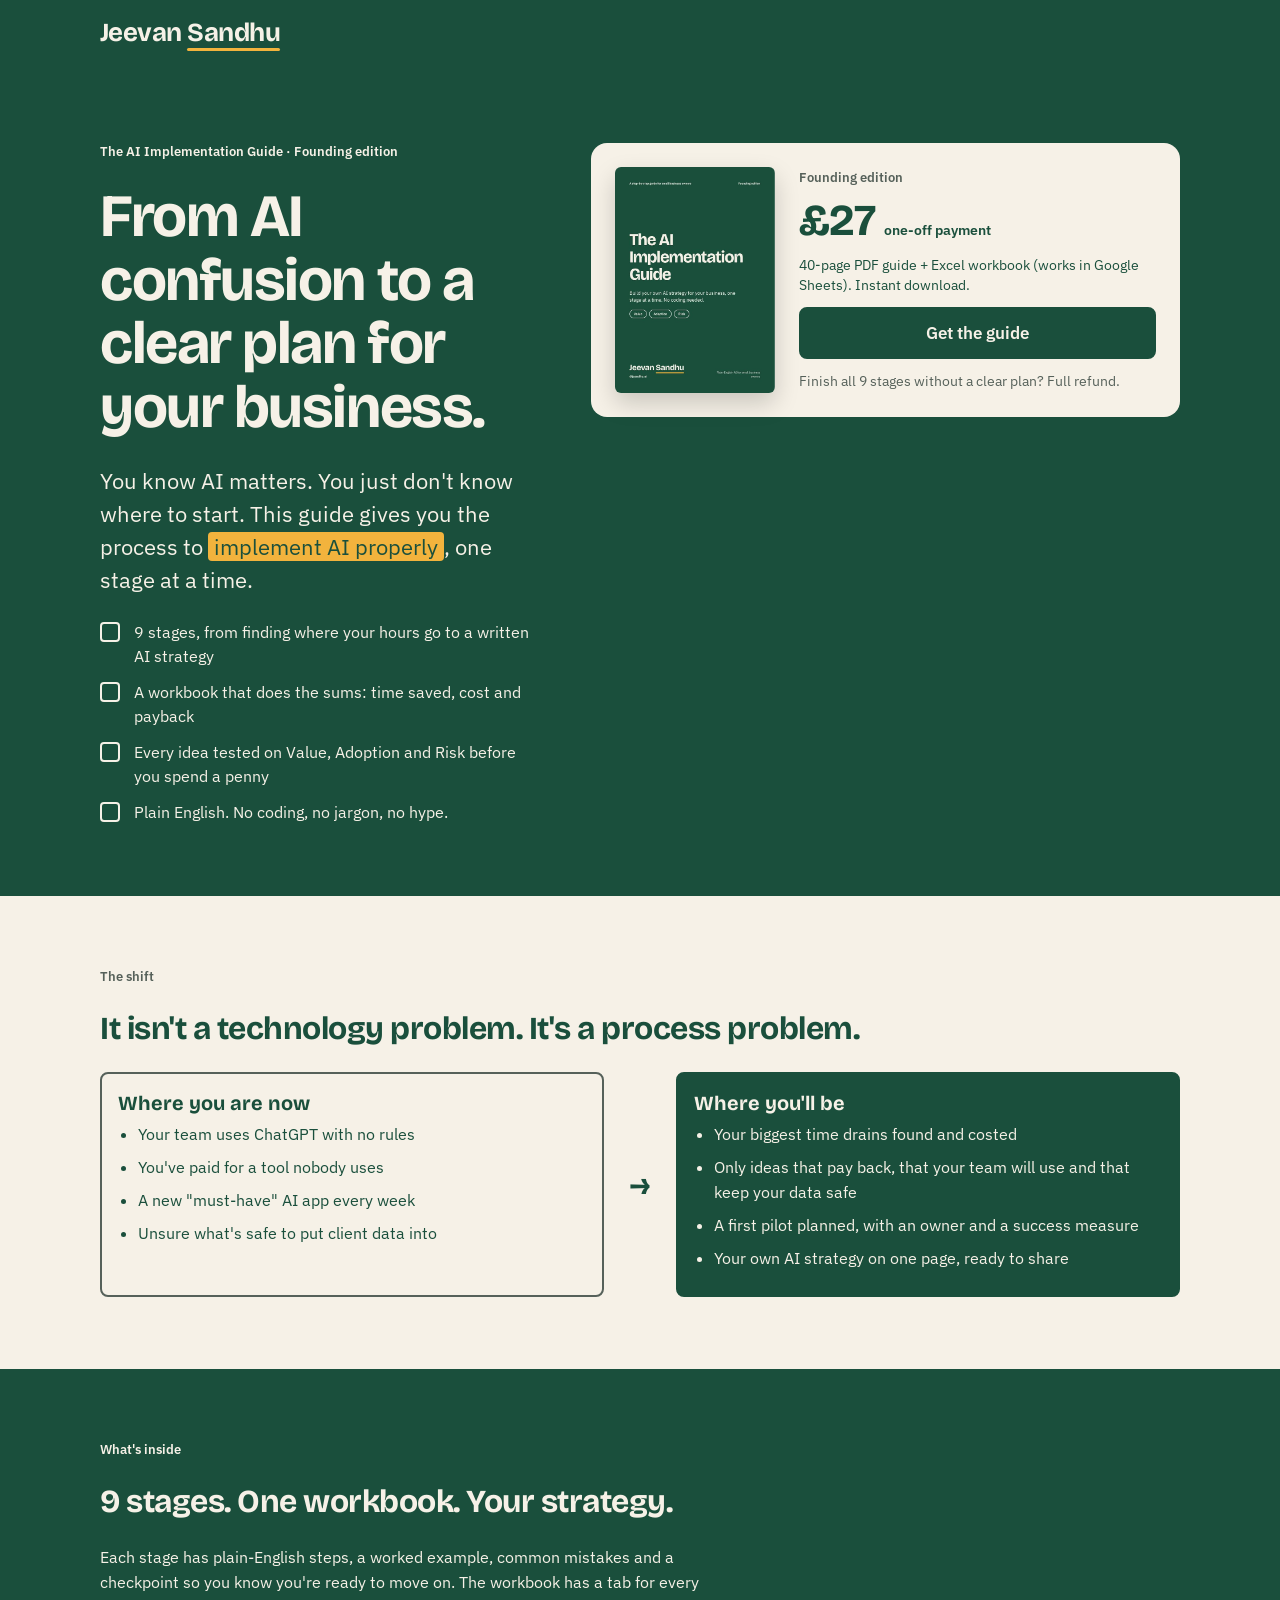
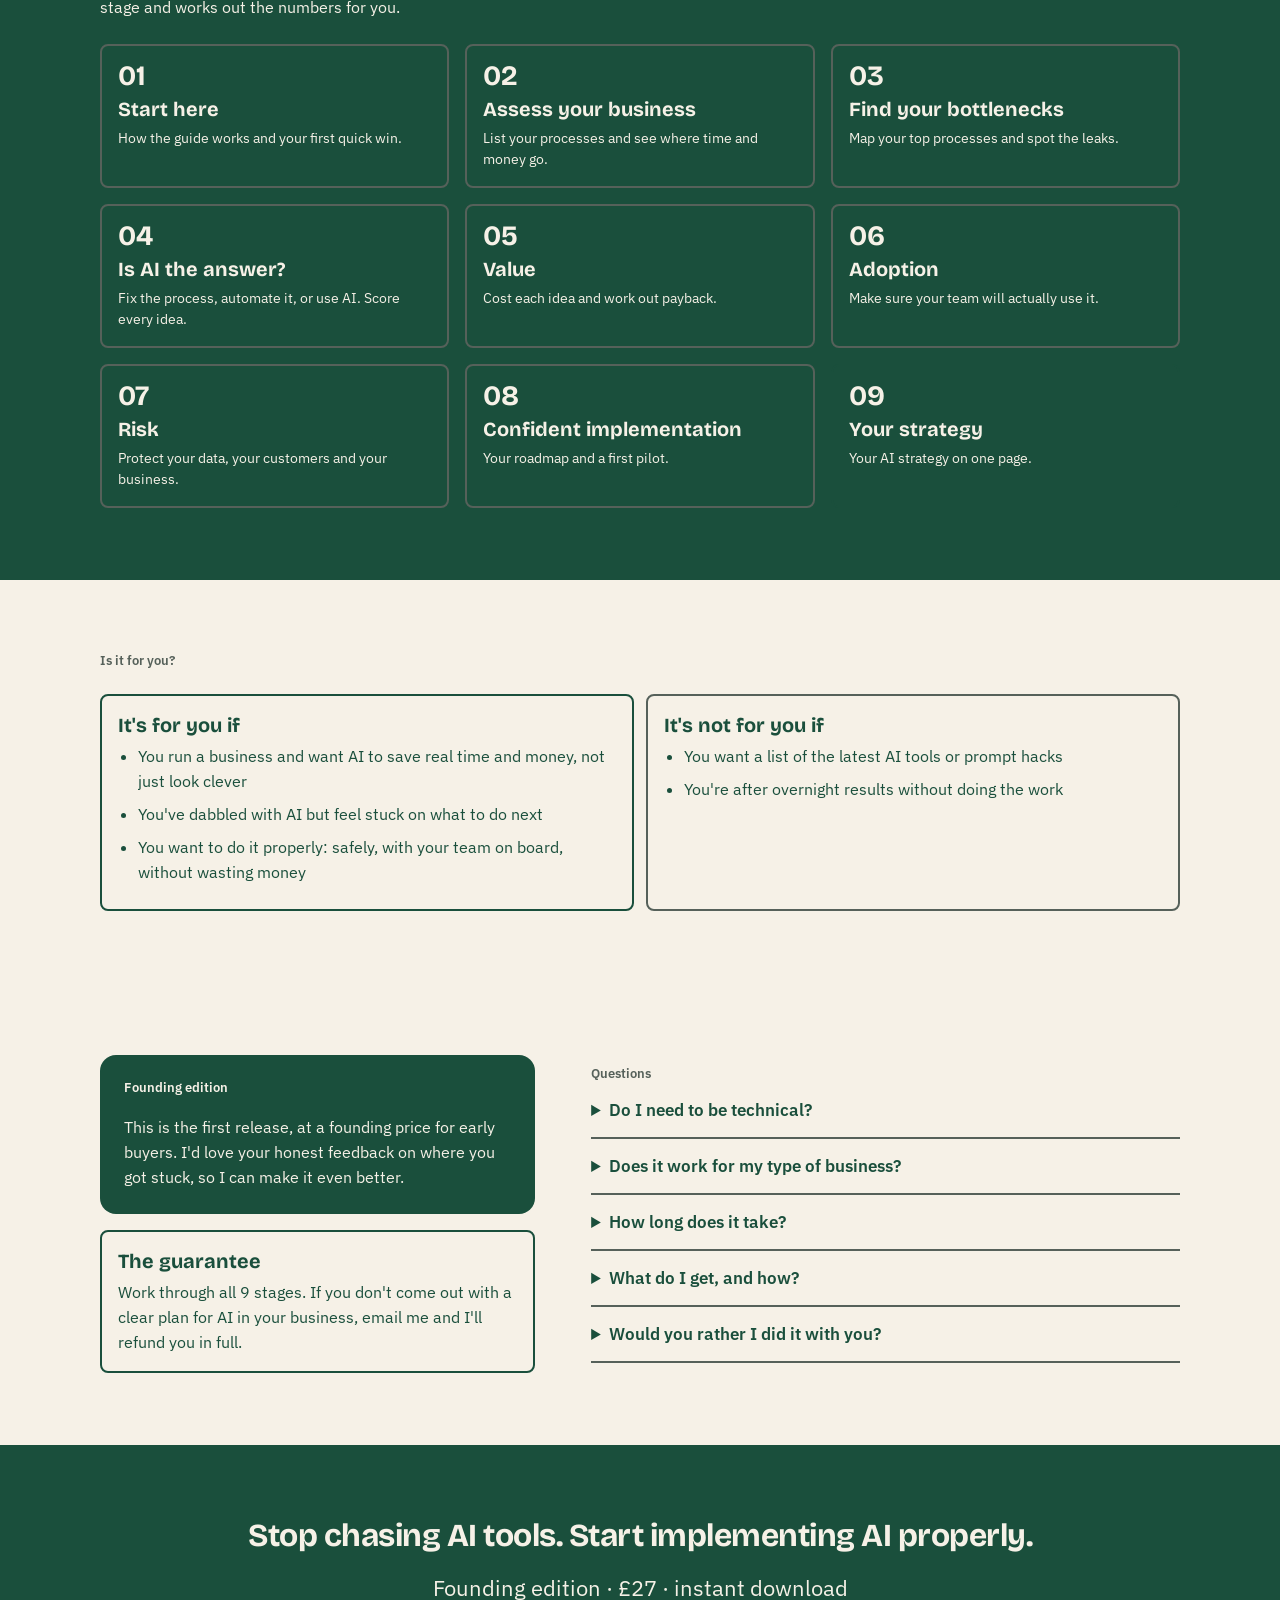
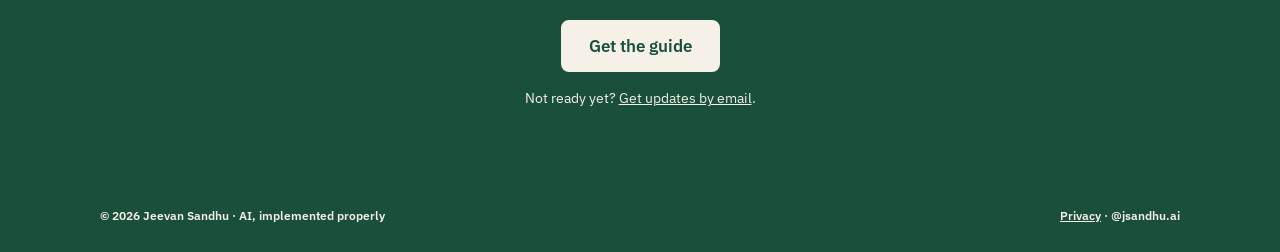
==== commit e65626e0: "Add privacy policy and link it from footers and the assessment Co-Authored-By: Claude Opus 5.5 <nore" ====
--- a/products.html
+++ b/products.html
@@ -193,7 +193,7 @@
 <footer class="footer" data-theme="green">
   <div class="wrap jsa-running running">
     <span>© <span id="year">2026</span> Jeevan Sandhu · AI, implemented properly</span>
-    <span>@jsandhu.ai</span>
+    <span><a href="privacy.html" style="color: inherit">Privacy</a> · @jsandhu.ai</span>
   </div>
 </footer>
 
